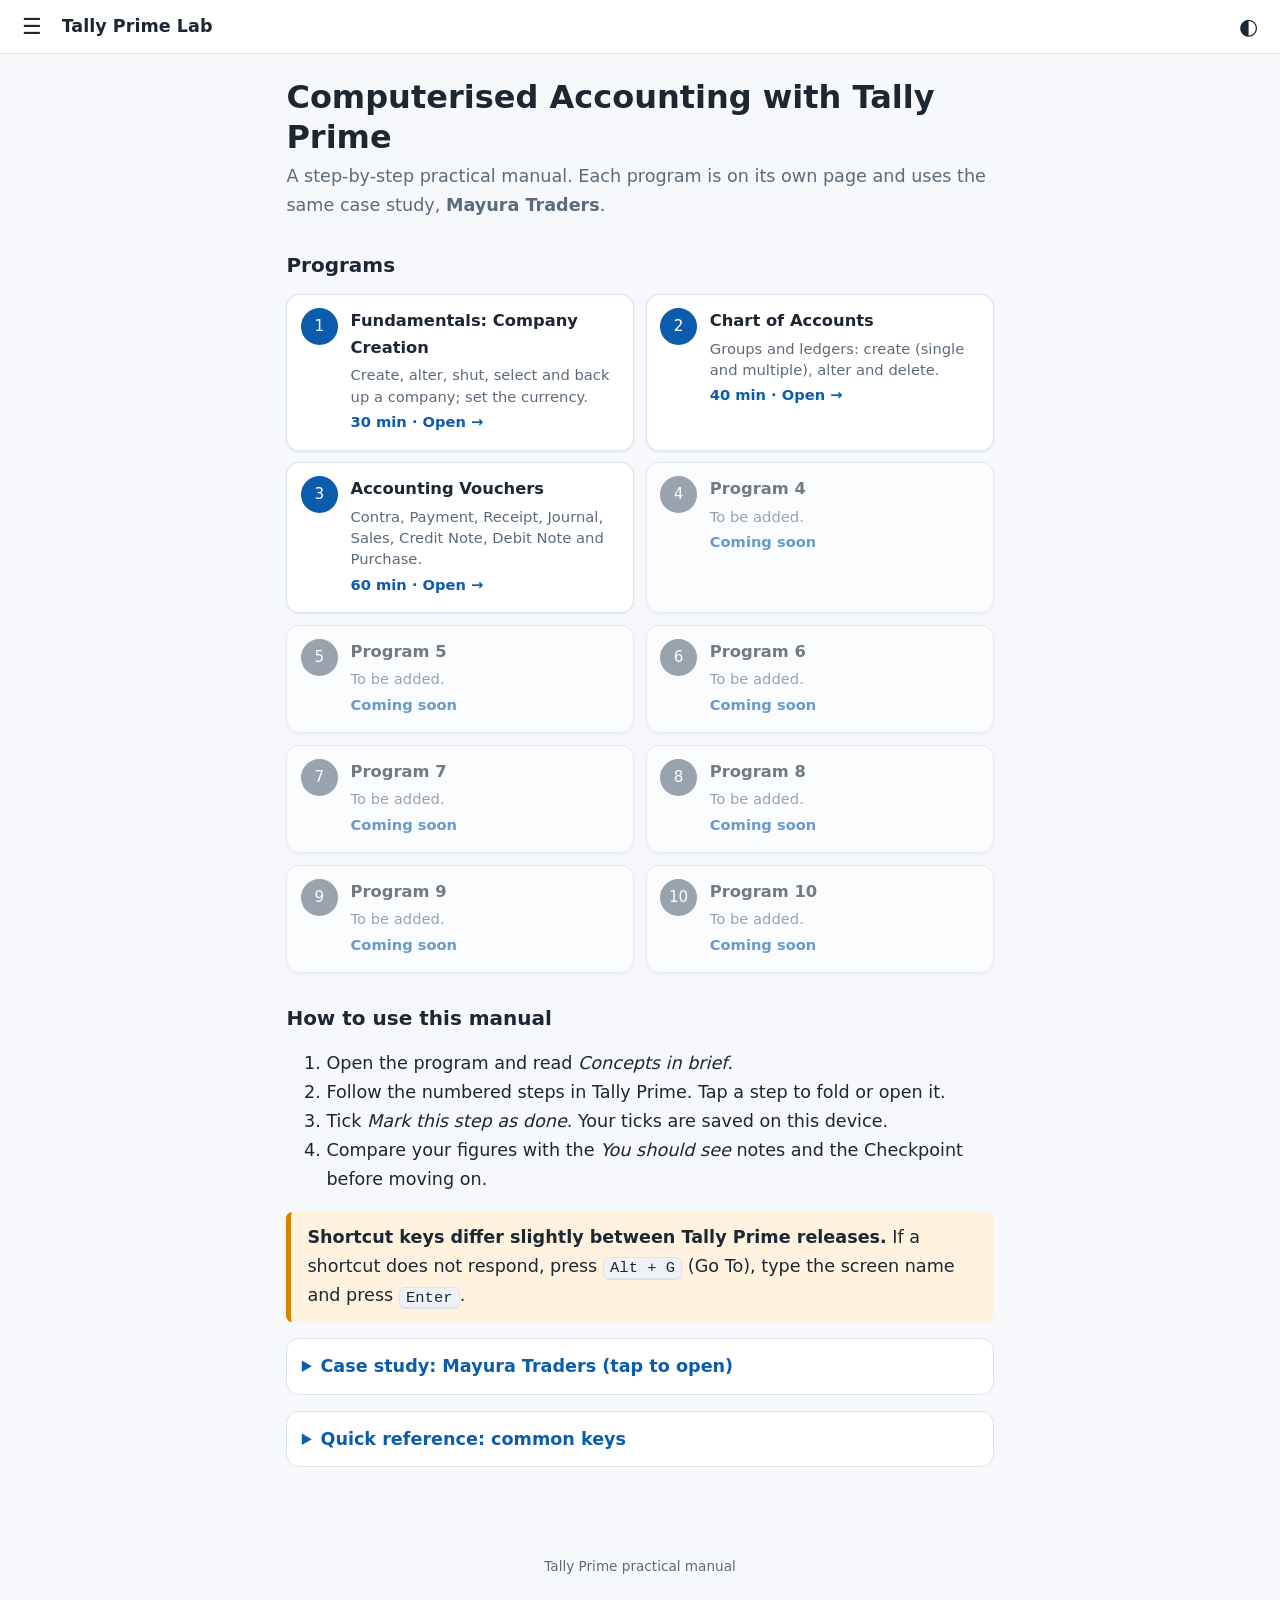
==== index.html @ ad6b3587 "Rename index (9).html to index.html" ====
<!doctype html>
<html lang="en">
<head>
<meta charset="utf-8">
<meta name="viewport" content="width=device-width, initial-scale=1, viewport-fit=cover">
<meta name="color-scheme" content="light dark">
<title>Tally Prime Practical Manual</title>
<meta name="description" content="Step-by-step Tally Prime practical programs with one continuous case study.">
<link rel="stylesheet" href="style.css">
<script src="programs.js"></script>
<script src="script.js" defer></script>
</head>
<body data-program="0">
<main>
<h1>Computerised Accounting with Tally Prime</h1>
<p class="lead">A step-by-step practical manual. Each program is on its own page and uses the same case study, <strong>Mayura Traders</strong>.</p>
<h2>Programs</h2>
<div class="cards" id="program-list"></div>
<noscript><ul><li><a href="program-1.html">Program 1: Fundamentals: Company Creation</a></li><li><a href="program-2.html">Program 2: Chart of Accounts</a></li><li><a href="program-3.html">Program 3: Accounting Vouchers</a></li></ul></noscript>
<h2>How to use this manual</h2>
<ol>
<li>Open the program and read <em>Concepts in brief</em>.</li>
<li>Follow the numbered steps in Tally Prime. Tap a step to fold or open it.</li>
<li>Tick <em>Mark this step as done</em>. Your ticks are saved on this device.</li>
<li>Compare your figures with the <em>You should see</em> notes and the Checkpoint before moving on.</li>
</ol>
<div class="warning"><strong>Shortcut keys differ slightly between Tally Prime releases.</strong> If a shortcut does not respond, press <code>Alt + G</code> (Go To), type the screen name and press <code>Enter</code>.</div>
<details class="case"><summary>Case study: Mayura Traders (tap to open)</summary><p><strong>Mayura Traders</strong>, Chennai, is a trading firm owned by Mr. Ramesh. Its financial year is <strong>01-04-2026 to 31-03-2027</strong>. Transactions for <strong>April 2026</strong>:</p>
<table>
<colgroup>
<col style="width: 33%" />
<col style="width: 33%" />
<col style="width: 33%" />
</colgroup>
<thead>
<tr class="header">
<th>No.</th>
<th>Date</th>
<th>Transaction</th>
</tr>
</thead>
<tbody>
<tr class="odd">
<td>1</td>
<td>01-Apr-2026</td>
<td>Mr. Ramesh started the business with capital of ₹5,00,000, deposited in HDFC Bank.</td>
</tr>
<tr class="even">
<td>2</td>
<td>02-Apr-2026</td>
<td>Withdrew ₹50,000 cash from the bank for office use.</td>
</tr>
<tr class="odd">
<td>3</td>
<td>03-Apr-2026</td>
<td>Paid shop rent ₹15,000 in cash.</td>
</tr>
<tr class="even">
<td>4</td>
<td>04-Apr-2026</td>
<td>Bought furniture for ₹60,000, paid by cheque.</td>
</tr>
<tr class="odd">
<td>5</td>
<td>05-Apr-2026</td>
<td>Purchased goods on credit from Kumar Suppliers ₹2,00,000.</td>
</tr>
<tr class="even">
<td>6</td>
<td>08-Apr-2026</td>
<td>Sold goods on credit to Anand Stores ₹2,50,000.</td>
</tr>
<tr class="odd">
<td>7</td>
<td>10-Apr-2026</td>
<td>Returned goods worth ₹10,000 to Kumar Suppliers.</td>
</tr>
<tr class="even">
<td>8</td>
<td>12-Apr-2026</td>
<td>Anand Stores returned goods worth ₹8,000.</td>
</tr>
<tr class="odd">
<td>9</td>
<td>15-Apr-2026</td>
<td>Received ₹1,00,000 from Anand Stores by cheque, deposited in the bank.</td>
</tr>
<tr class="even">
<td>10</td>
<td>18-Apr-2026</td>
<td>Paid Kumar Suppliers ₹1,20,000 through the bank.</td>
</tr>
<tr class="odd">
<td>11</td>
<td>22-Apr-2026</td>
<td>Cash sales ₹50,000.</td>
</tr>
<tr class="even">
<td>12</td>
<td>25-Apr-2026</td>
<td>Paid salary ₹25,000 in cash.</td>
</tr>
<tr class="odd">
<td>13</td>
<td>27-Apr-2026</td>
<td>Mr. Ramesh withdrew ₹10,000 from the bank for personal use.</td>
</tr>
<tr class="even">
<td>14</td>
<td>28-Apr-2026</td>
<td>Electricity charges of ₹3,500 for April are outstanding.</td>
</tr>
<tr class="odd">
<td>15</td>
<td>30-Apr-2026</td>
<td>Provide depreciation on furniture at 10% p.a.</td>
</tr>
</tbody>
</table>
</details>
<details class="case"><summary>Quick reference: common keys</summary><table>
<thead>
<tr class="header">
<th>Key</th>
<th>Action</th>
</tr>
</thead>
<tbody>
<tr class="odd">
<td><code>Enter</code></td>
<td>Accept a field / move on</td>
</tr>
<tr class="even">
<td><code>Ctrl + A</code></td>
<td>Accept (save) a screen or voucher</td>
</tr>
<tr class="odd">
<td><code>Esc</code></td>
<td>Go back / cancel</td>
</tr>
<tr class="even">
<td><code>Alt + G</code></td>
<td>Go To any screen</td>
</tr>
<tr class="odd">
<td><code>F2</code></td>
<td>Change period or date</td>
</tr>
<tr class="even">
<td><code>Alt + D</code></td>
<td>Delete (inside Alter screen)</td>
</tr>
<tr class="odd">
<td><code>F4</code> <code>F5</code> <code>F6</code> <code>F7</code></td>
<td>Contra, Payment, Receipt, Journal</td>
</tr>
<tr class="even">
<td><code>F8</code> <code>F9</code></td>
<td>Sales, Purchase</td>
</tr>
<tr class="odd">
<td><code>Ctrl + F8</code> <code>Ctrl + F9</code></td>
<td>Credit Note, Debit Note</td>
</tr>
<tr class="even">
<td><code>F1</code> / <code>Alt + F1</code></td>
<td>Select / Shut company</td>
</tr>
<tr class="odd">
<td><code>Alt + K</code> / <code>Alt + Y</code></td>
<td>Company menu / Data menu</td>
</tr>
</tbody>
</table>
</details>
</main>
<footer>Tally Prime practical manual</footer>
</body>
</html>
---- style.css ----
:root{
  --bg:#f6f8fb;--card:#fff;--ink:#1c2733;--muted:#5b6b7b;--line:#dbe3ec;
  --accent:#0b5cad;--accent-ink:#fff;--soft:#e8f1fb;
  --ok:#e5f4ea;--ok-line:#2e7d32;--warn:#fff3df;--warn-line:#d98200;--tip:#eaf2fc;
  --key:#eef2f7;--shadow:0 1px 3px rgba(20,40,70,.08);
  --top:3.4rem;
}
:root[data-theme="dark"]{
  --bg:#12161b;--card:#1a2027;--ink:#e6eaee;--muted:#9aa7b4;--line:#2c353f;
  --accent:#7ab6ff;--accent-ink:#0b1622;--soft:#192634;
  --ok:#17291e;--ok-line:#5bbd78;--warn:#2f2616;--warn-line:#f0a63a;--tip:#18242f;
  --key:#242c35;--shadow:none;
}
*{box-sizing:border-box}
html{scroll-behavior:smooth;scroll-padding-top:calc(var(--top) + .8rem);-webkit-text-size-adjust:100%}
body{margin:0;background:var(--bg);color:var(--ink);font:1.0625rem/1.65 system-ui,-apple-system,"Segoe UI",Roboto,Arial,sans-serif;
  padding-bottom:env(safe-area-inset-bottom)}
a{color:var(--accent)}
img,svg{max-width:100%}

/* top bar */
.topbar{position:sticky;top:0;z-index:30;height:var(--top);display:flex;align-items:center;gap:.5rem;
  padding:0 .6rem;padding-top:env(safe-area-inset-top);background:var(--card);border-bottom:1px solid var(--line)}
.topbar .brand{flex:1;font-weight:700;color:var(--ink);text-decoration:none;white-space:nowrap;overflow:hidden;text-overflow:ellipsis}
.iconbtn{width:2.75rem;height:2.75rem;border:0;border-radius:.6rem;background:transparent;color:var(--ink);font-size:1.4rem;cursor:pointer}
.iconbtn:hover,.iconbtn:focus-visible{background:var(--soft)}
#pct{font-size:.85rem;color:var(--muted);min-width:2.6rem;text-align:right}
.bar{position:absolute;left:0;right:0;bottom:-1px;height:3px;background:transparent}
#barFill{height:100%;width:0;background:var(--accent);transition:width .25s}

/* drawer */
#overlay{position:fixed;inset:0;background:rgba(0,0,0,.45);opacity:0;pointer-events:none;transition:opacity .2s;z-index:40}
#drawer{position:fixed;top:0;bottom:0;left:0;width:min(21rem,86vw);background:var(--card);z-index:50;transform:translateX(-102%);
  transition:transform .22s;overflow-y:auto;padding:1rem 1rem 2rem;border-right:1px solid var(--line)}
body.menu-open #drawer{transform:none}
body.menu-open #overlay{opacity:1;pointer-events:auto}
body.menu-open{overflow:hidden}
#drawer h2{font-size:.8rem;letter-spacing:.06em;text-transform:uppercase;color:var(--muted);margin:1.2rem 0 .4rem}
#drawer ul{list-style:none;margin:0;padding:0}
#drawer a{display:block;padding:.55rem .6rem;border-radius:.5rem;text-decoration:none;color:var(--ink);font-size:.98rem}
#drawer a:hover,#drawer a.current{background:var(--soft);color:var(--accent)}
#drawer .soon{display:block;padding:.45rem .6rem;color:var(--muted);font-size:.95rem;opacity:.7}

/* layout */
main{max-width:46rem;margin:0 auto;padding:1rem .9rem 3rem}
h1{font-size:1.65rem;line-height:1.25;margin:.4rem 0 .3rem}
h2{font-size:1.25rem;margin:2rem 0 .6rem;line-height:1.3}
h3{font-size:1.05rem;margin:1.2rem 0 .4rem}
.lead{color:var(--muted);margin:.2rem 0 1rem}
.meta{display:flex;flex-wrap:wrap;gap:.4rem;margin:.6rem 0 1.2rem}
.chip{background:var(--soft);color:var(--accent);border-radius:99px;padding:.15rem .7rem;font-size:.85rem;font-weight:600}

/* tables */
table{border-collapse:collapse;width:100%;font-size:.93rem;margin:.8rem 0;display:block;overflow-x:auto;-webkit-overflow-scrolling:touch}
th,td{border:1px solid var(--line);padding:.45rem .65rem;text-align:left;vertical-align:top}
th{background:var(--soft);white-space:nowrap}
td.r,th.r{text-align:right}

/* keys */
code{font-family:ui-monospace,Menlo,Consolas,monospace;font-size:.88em;background:var(--key);border:1px solid var(--line);
  border-bottom-width:2px;border-radius:.35rem;padding:.05em .4em;white-space:nowrap}

/* callouts */
.note,.warning,.tip,.checkpoint,.objectives{border-left:5px solid var(--accent);background:var(--tip);padding:.7rem 1rem;margin:1rem 0;border-radius:.4rem}
.warning{border-color:var(--warn-line);background:var(--warn)}
.checkpoint{border-color:var(--ok-line);background:var(--ok)}
.objectives{background:var(--card);border:1px solid var(--line);border-left:5px solid var(--accent)}
.note>:first-child,.warning>:first-child,.tip>:first-child,.checkpoint>:first-child,.objectives>:first-child{margin-top:0}
.note>:last-child,.warning>:last-child,.tip>:last-child,.checkpoint>:last-child,.objectives>:last-child{margin-bottom:0}

/* steps */
.step{background:var(--card);border:1px solid var(--line);border-radius:.8rem;margin:.9rem 0;box-shadow:var(--shadow)}
.step>details>summary{list-style:none;cursor:pointer;display:flex;gap:.7rem;align-items:center;padding:.8rem .9rem;font-weight:700;line-height:1.3}
.step>details>summary::-webkit-details-marker{display:none}
.step>details>summary::after{content:"▾";margin-left:auto;color:var(--muted);transition:transform .2s}
.step>details:not([open])>summary::after{transform:rotate(-90deg)}
.num{flex:none;display:grid;place-items:center;width:2rem;height:2rem;border-radius:50%;background:var(--accent);color:var(--accent-ink);font-size:.95rem}
.step.done .num{background:var(--ok-line);color:#fff}
.step.done .num::before{content:"✓"}
.step.done .num span{display:none}
.stepbody{padding:0 .9rem .8rem}
.stepbody ol,.stepbody ul{padding-left:1.3rem}
.stepbody li{margin:.25rem 0}
.see{background:var(--ok);border-left:4px solid var(--ok-line);padding:.45rem .8rem;border-radius:.3rem;margin:.7rem 0}
.done-row{display:flex;align-items:center;gap:.6rem;margin-top:.8rem;padding-top:.7rem;border-top:1px dashed var(--line);font-size:.95rem;color:var(--muted)}
input[type=checkbox]{width:1.25rem;height:1.25rem;accent-color:var(--accent);flex:none}
.checklist{list-style:none;padding:0!important}
.checklist li{display:flex;gap:.6rem;align-items:flex-start}

/* case study */
details.case{background:var(--card);border:1px solid var(--line);border-radius:.8rem;margin:1rem 0;padding:0 .9rem}
details.case>summary{cursor:pointer;font-weight:700;padding:.8rem 0;color:var(--accent)}

/* cards on home */
.cards{display:grid;gap:.7rem;grid-template-columns:1fr;margin:1rem 0}
.card{display:flex;gap:.8rem;align-items:flex-start;background:var(--card);border:1px solid var(--line);border-radius:.8rem;padding:.85rem;
  text-decoration:none;color:var(--ink);box-shadow:var(--shadow)}
a.card:hover{border-color:var(--accent)}
.card.soon{opacity:.6}
.card .num{width:2.3rem;height:2.3rem}
.card.soon .num{background:var(--muted)}
.card h3{margin:0 0 .15rem;font-size:1.02rem}
.card p{margin:0;color:var(--muted);font-size:.92rem;line-height:1.45}
.card small{color:var(--accent);font-weight:600}

/* pager */
.pager{display:flex;gap:.7rem;margin:2.2rem 0 0}
.pager a{flex:1;text-align:center;padding:.8rem .6rem;border:1px solid var(--line);border-radius:.7rem;background:var(--card);text-decoration:none;font-weight:600;font-size:.95rem}
.pager a:hover{border-color:var(--accent)}
.pager .spacer{flex:1}
footer{text-align:center;color:var(--muted);font-size:.85rem;padding:1.5rem 1rem 2rem}
#top{position:fixed;right:.9rem;bottom:calc(.9rem + env(safe-area-inset-bottom));width:2.8rem;height:2.8rem;border-radius:50%;border:1px solid var(--line);
  background:var(--card);color:var(--accent);font-size:1.2rem;cursor:pointer;display:none;box-shadow:0 2px 6px rgba(0,0,0,.2)}
#top.show{display:block}

@media(min-width:44rem){
  body{font-size:1.1rem}
  .cards{grid-template-columns:1fr 1fr}
  h1{font-size:2rem}
}
@media print{
  .topbar,#drawer,#overlay,#top,.pager,.done-row{display:none!important}
  body{background:#fff;color:#000}
  main{max-width:none}
  .step,details.case{box-shadow:none;break-inside:avoid}
}
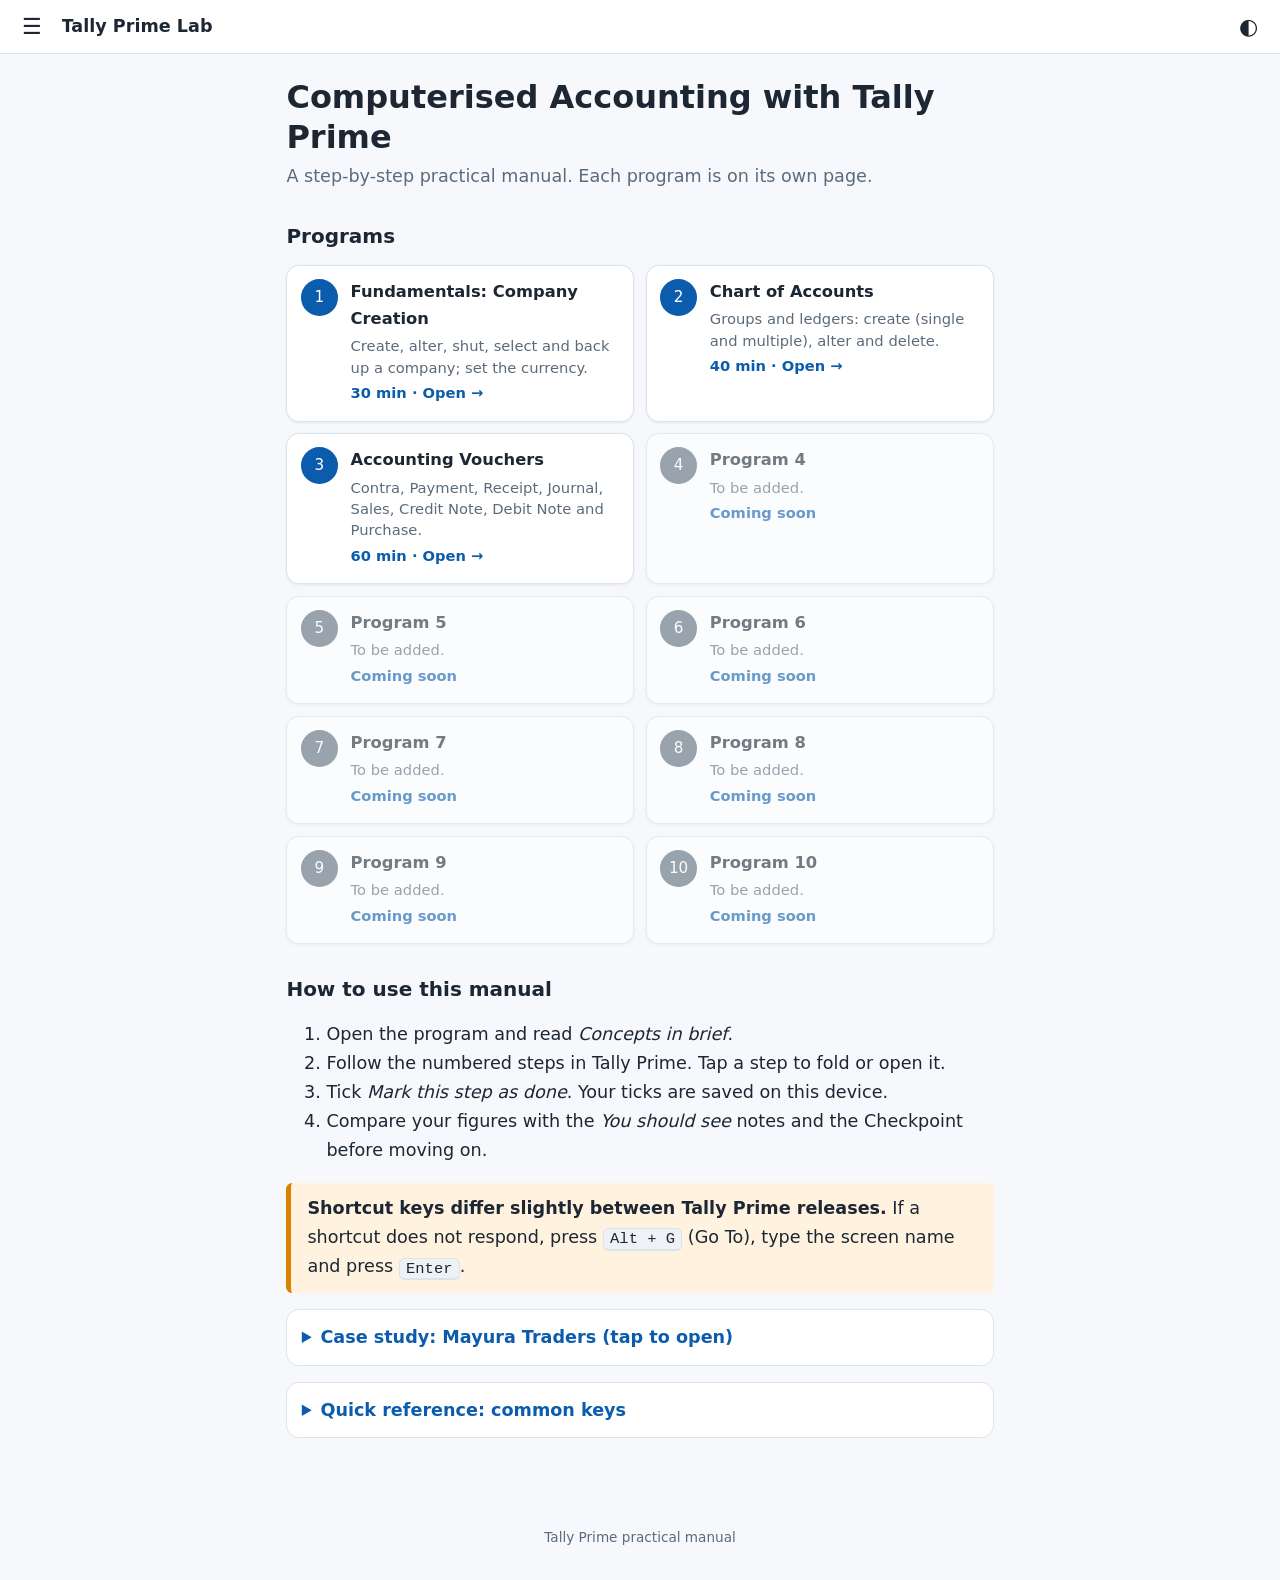
==== commit 0f58b085: "Update lead paragraph in index.html Removed reference to 'Mayura Traders' in the lead paragraph." ====
--- a/index.html
+++ b/index.html
@@ -13,7 +13,7 @@
 <body data-program="0">
 <main>
 <h1>Computerised Accounting with Tally Prime</h1>
-<p class="lead">A step-by-step practical manual. Each program is on its own page and uses the same case study, <strong>Mayura Traders</strong>.</p>
+<p class="lead">A step-by-step practical manual. Each program is on its own page.</p>
 <h2>Programs</h2>
 <div class="cards" id="program-list"></div>
 <noscript><ul><li><a href="program-1.html">Program 1: Fundamentals: Company Creation</a></li><li><a href="program-2.html">Program 2: Chart of Accounts</a></li><li><a href="program-3.html">Program 3: Accounting Vouchers</a></li></ul></noscript>
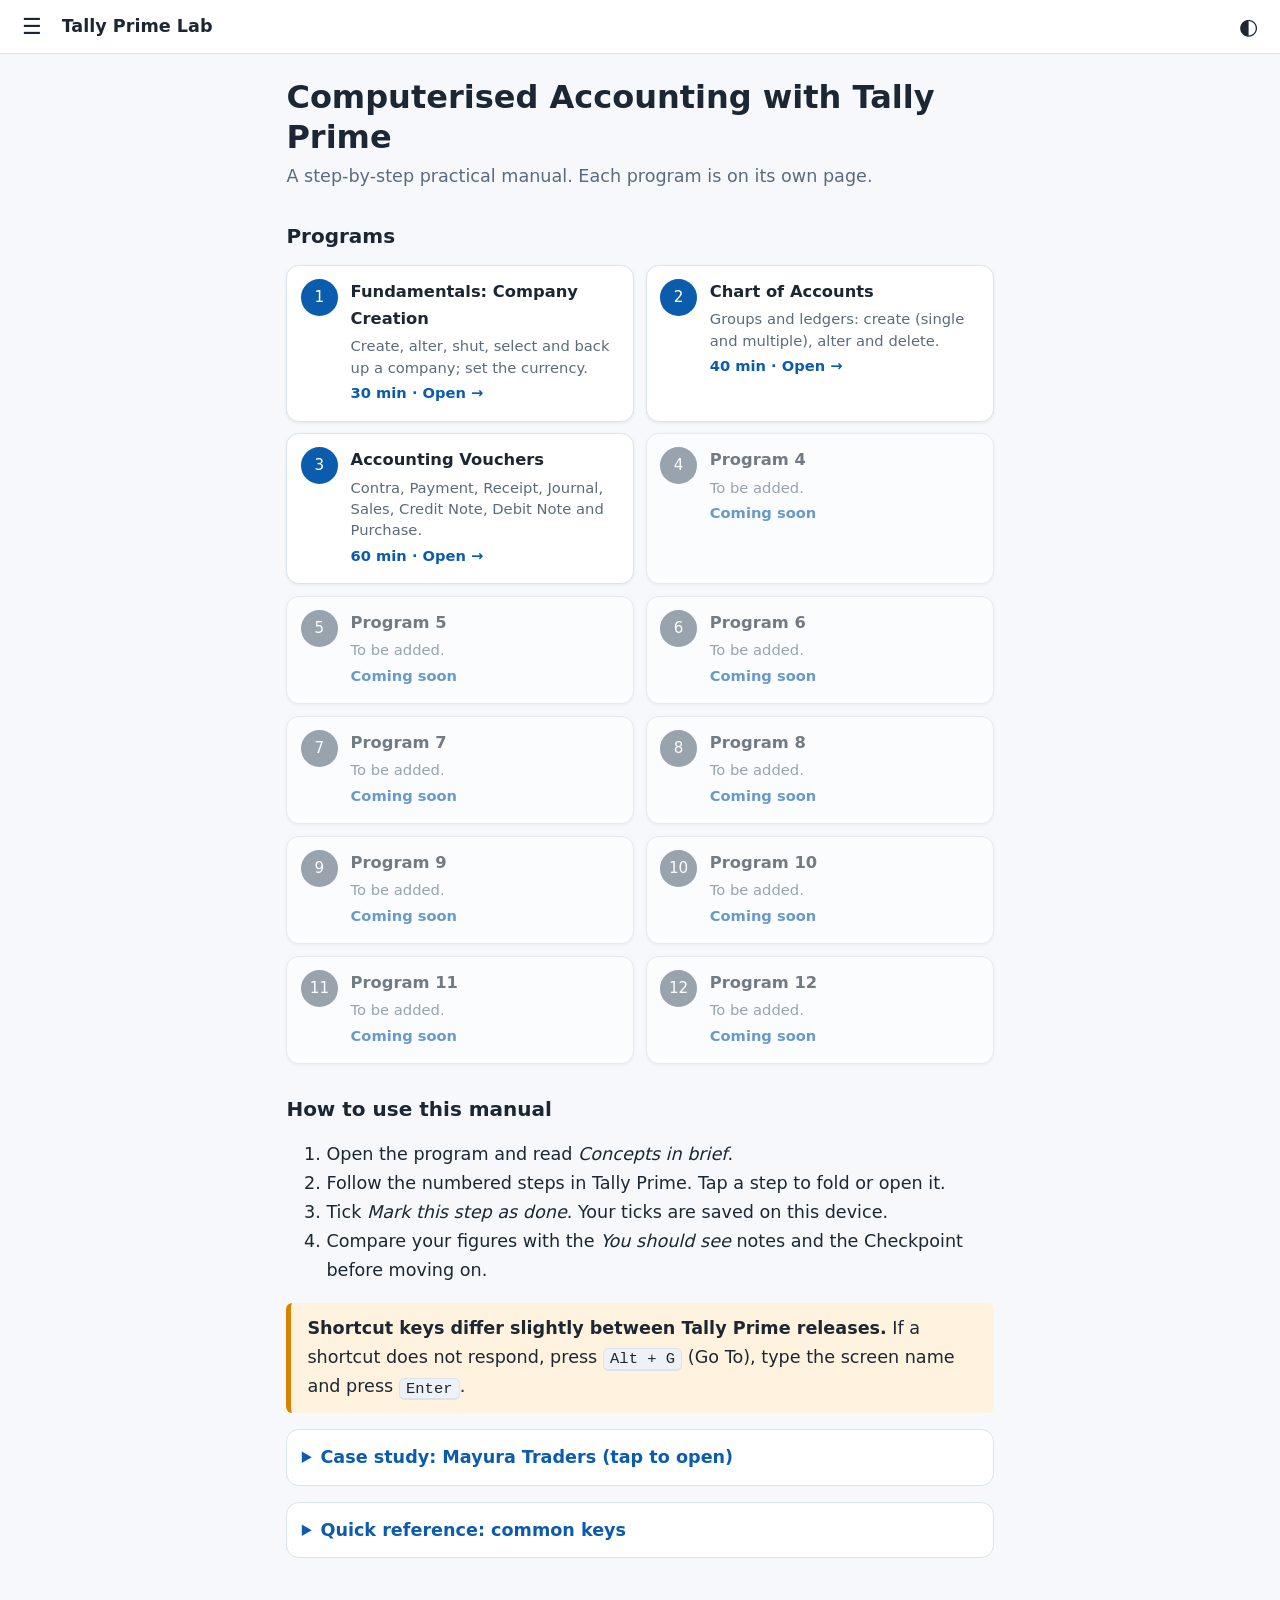
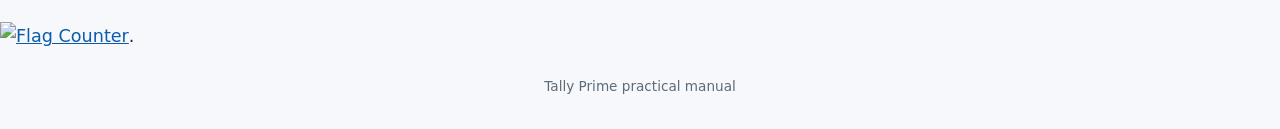
==== commit a6b0cf8e: "Add Flag Counter link to index.html Added a Flag Counter image link to the footer." ====
--- a/index.html
+++ b/index.html
@@ -174,6 +174,7 @@
 </table>
 </details>
 </main>
+  <a href="https://info.flagcounter.com/u9oN"><img src="https://s05.flagcounter.com/count2/u9oN/bg_FFFFFF/txt_000000/border_CCCCCC/columns_2/maxflags_10/viewers_0/labels_1/pageviews_1/flags_0/percent_0/" alt="Flag Counter" border="0"></a>.
 <footer>Tally Prime practical manual</footer>
 </body>
 </html>
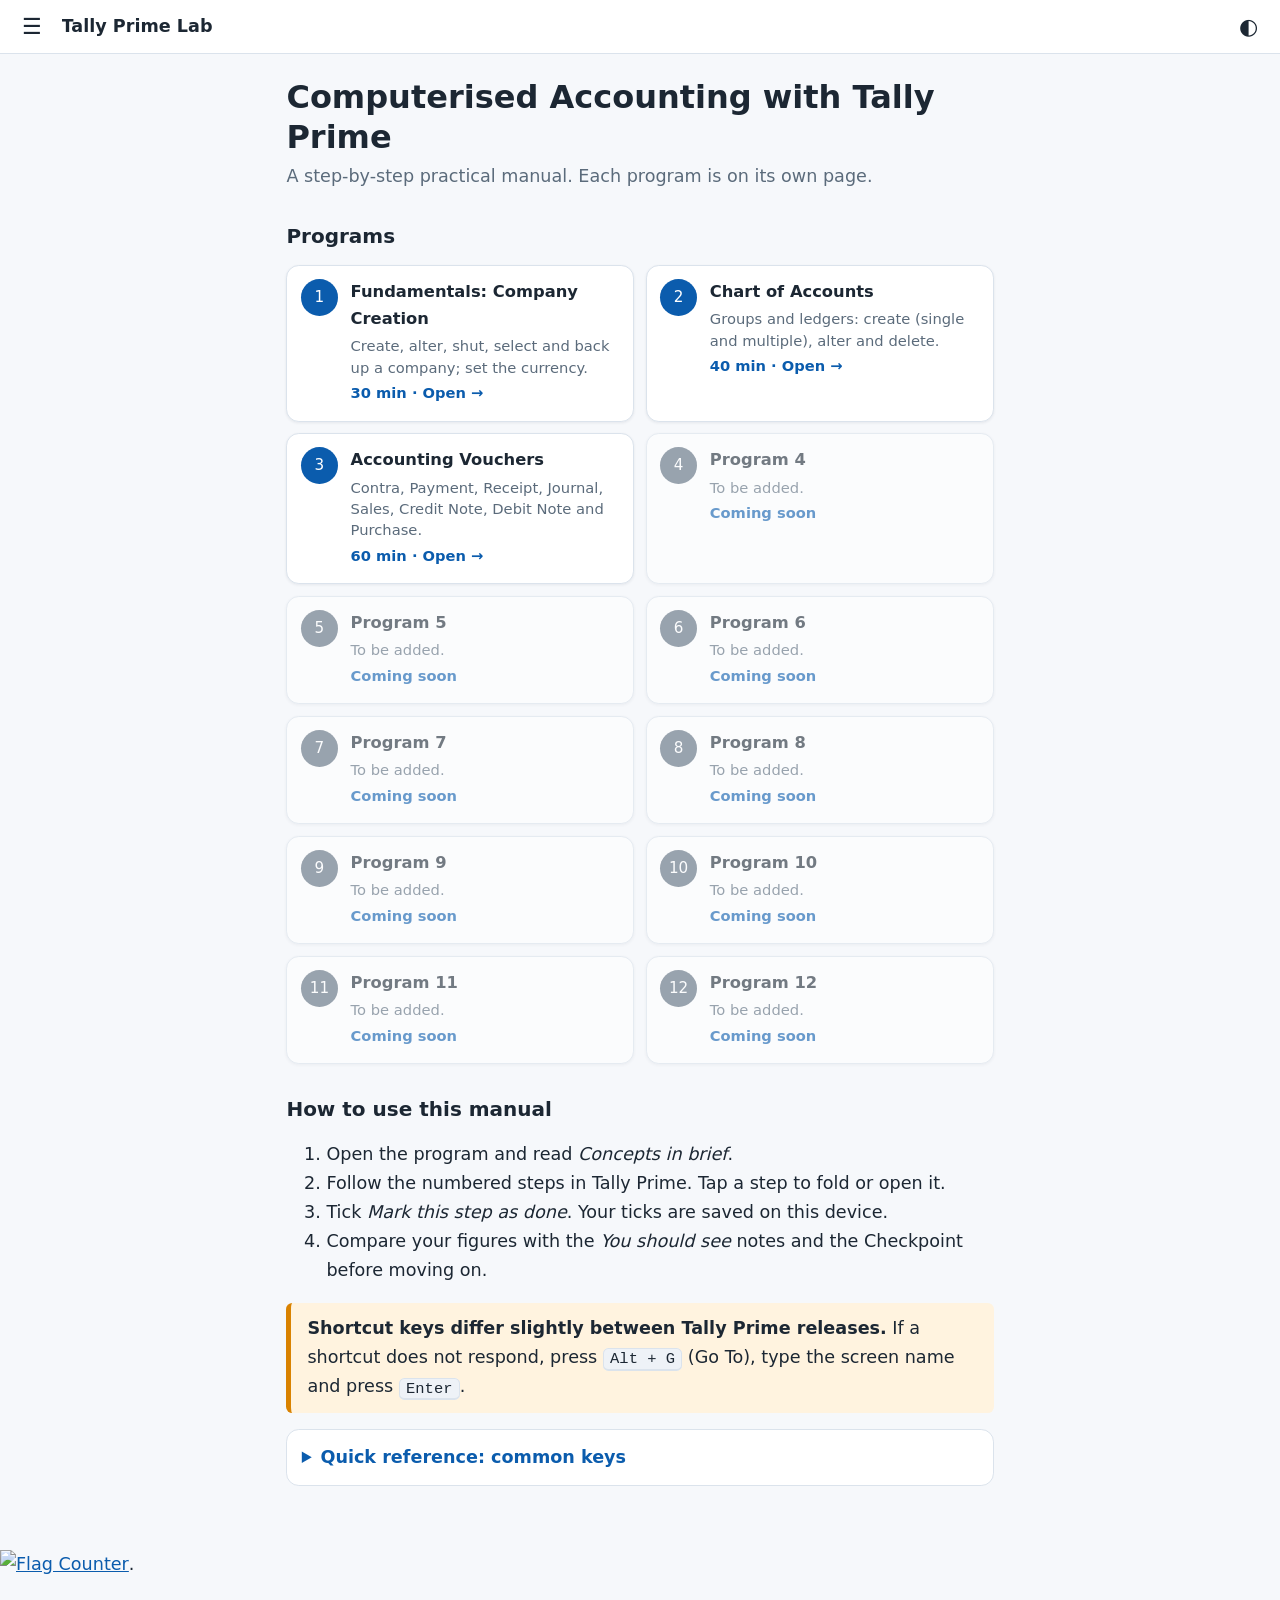
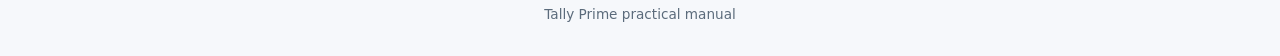
==== commit 100b8736: "Remove case study details for Mayura Traders" ====
--- a/index.html
+++ b/index.html
@@ -25,98 +25,6 @@
 <li>Compare your figures with the <em>You should see</em> notes and the Checkpoint before moving on.</li>
 </ol>
 <div class="warning"><strong>Shortcut keys differ slightly between Tally Prime releases.</strong> If a shortcut does not respond, press <code>Alt + G</code> (Go To), type the screen name and press <code>Enter</code>.</div>
-<details class="case"><summary>Case study: Mayura Traders (tap to open)</summary><p><strong>Mayura Traders</strong>, Chennai, is a trading firm owned by Mr. Ramesh. Its financial year is <strong>01-04-2026 to 31-03-2027</strong>. Transactions for <strong>April 2026</strong>:</p>
-<table>
-<colgroup>
-<col style="width: 33%" />
-<col style="width: 33%" />
-<col style="width: 33%" />
-</colgroup>
-<thead>
-<tr class="header">
-<th>No.</th>
-<th>Date</th>
-<th>Transaction</th>
-</tr>
-</thead>
-<tbody>
-<tr class="odd">
-<td>1</td>
-<td>01-Apr-2026</td>
-<td>Mr. Ramesh started the business with capital of ₹5,00,000, deposited in HDFC Bank.</td>
-</tr>
-<tr class="even">
-<td>2</td>
-<td>02-Apr-2026</td>
-<td>Withdrew ₹50,000 cash from the bank for office use.</td>
-</tr>
-<tr class="odd">
-<td>3</td>
-<td>03-Apr-2026</td>
-<td>Paid shop rent ₹15,000 in cash.</td>
-</tr>
-<tr class="even">
-<td>4</td>
-<td>04-Apr-2026</td>
-<td>Bought furniture for ₹60,000, paid by cheque.</td>
-</tr>
-<tr class="odd">
-<td>5</td>
-<td>05-Apr-2026</td>
-<td>Purchased goods on credit from Kumar Suppliers ₹2,00,000.</td>
-</tr>
-<tr class="even">
-<td>6</td>
-<td>08-Apr-2026</td>
-<td>Sold goods on credit to Anand Stores ₹2,50,000.</td>
-</tr>
-<tr class="odd">
-<td>7</td>
-<td>10-Apr-2026</td>
-<td>Returned goods worth ₹10,000 to Kumar Suppliers.</td>
-</tr>
-<tr class="even">
-<td>8</td>
-<td>12-Apr-2026</td>
-<td>Anand Stores returned goods worth ₹8,000.</td>
-</tr>
-<tr class="odd">
-<td>9</td>
-<td>15-Apr-2026</td>
-<td>Received ₹1,00,000 from Anand Stores by cheque, deposited in the bank.</td>
-</tr>
-<tr class="even">
-<td>10</td>
-<td>18-Apr-2026</td>
-<td>Paid Kumar Suppliers ₹1,20,000 through the bank.</td>
-</tr>
-<tr class="odd">
-<td>11</td>
-<td>22-Apr-2026</td>
-<td>Cash sales ₹50,000.</td>
-</tr>
-<tr class="even">
-<td>12</td>
-<td>25-Apr-2026</td>
-<td>Paid salary ₹25,000 in cash.</td>
-</tr>
-<tr class="odd">
-<td>13</td>
-<td>27-Apr-2026</td>
-<td>Mr. Ramesh withdrew ₹10,000 from the bank for personal use.</td>
-</tr>
-<tr class="even">
-<td>14</td>
-<td>28-Apr-2026</td>
-<td>Electricity charges of ₹3,500 for April are outstanding.</td>
-</tr>
-<tr class="odd">
-<td>15</td>
-<td>30-Apr-2026</td>
-<td>Provide depreciation on furniture at 10% p.a.</td>
-</tr>
-</tbody>
-</table>
 </details>
 <details class="case"><summary>Quick reference: common keys</summary><table>
 <thead>
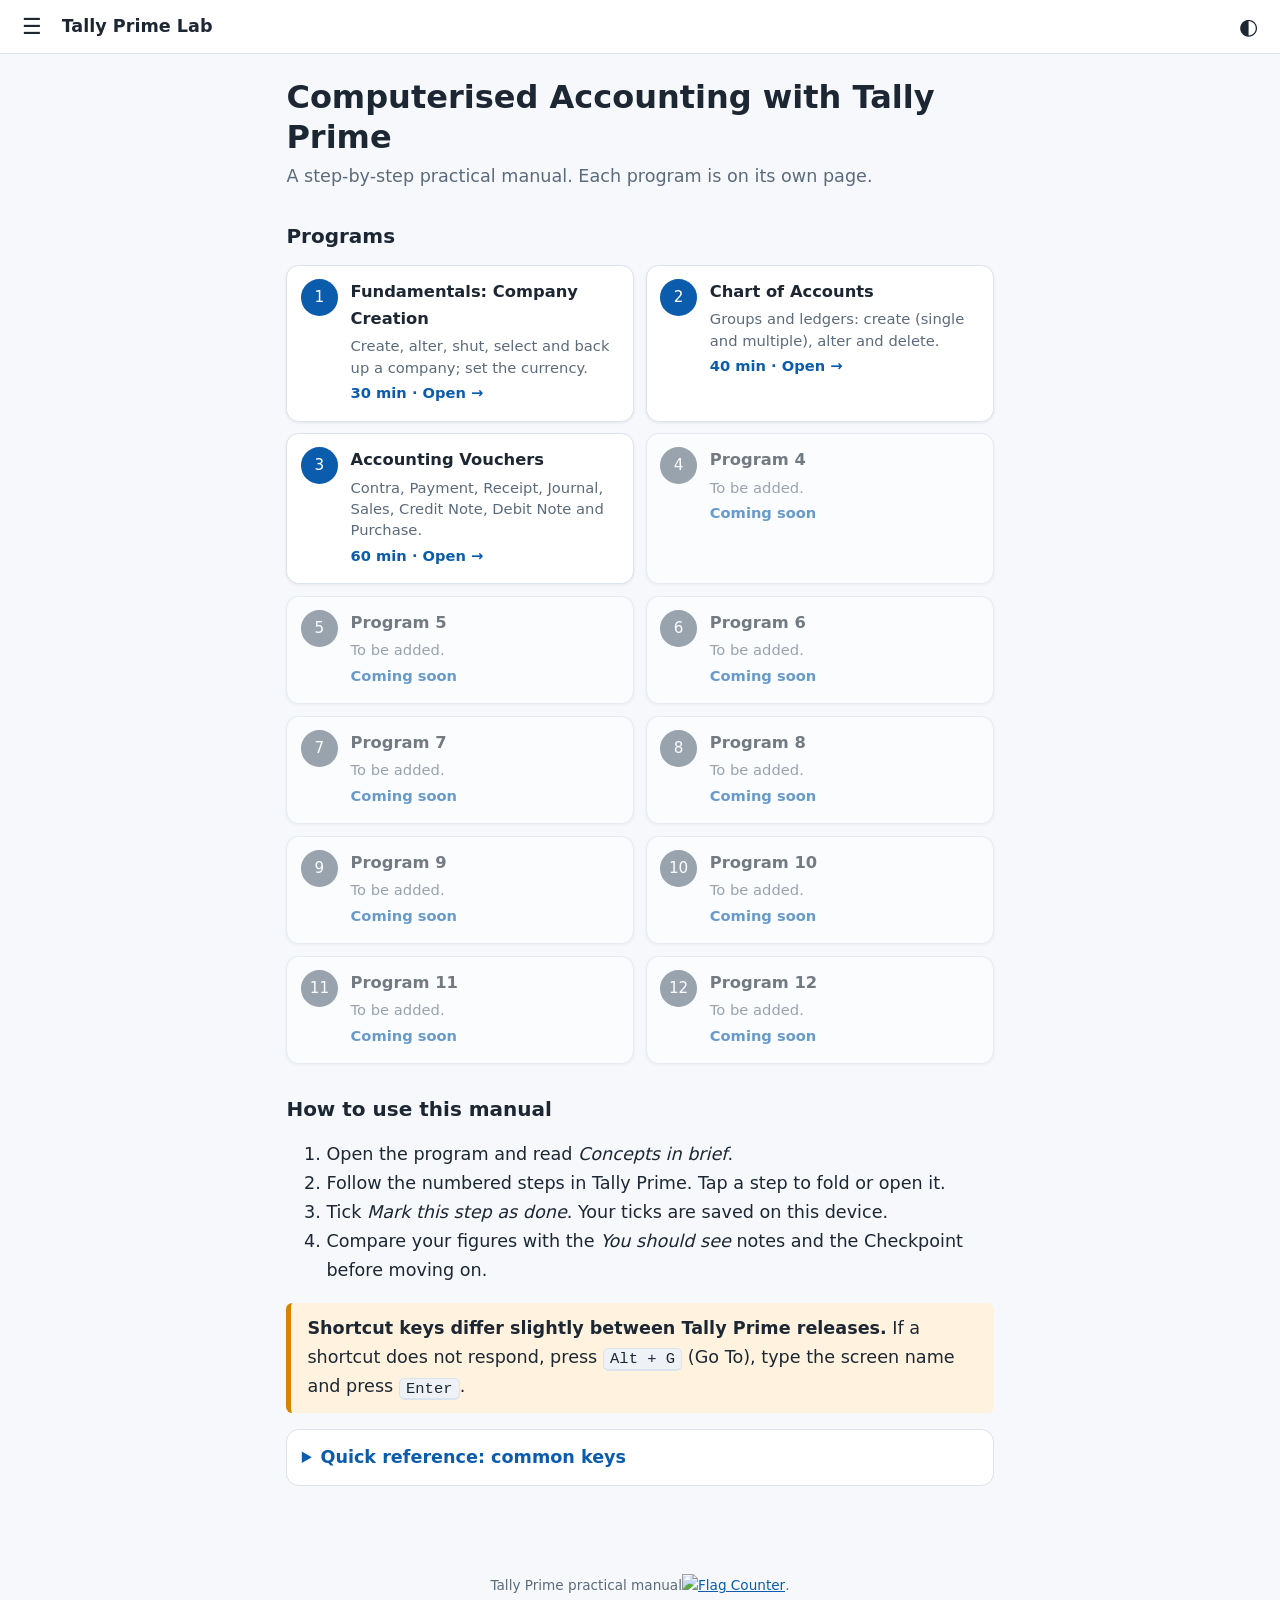
==== commit 42c447d9: "Update footer to include Flag Counter link" ====
--- a/index.html
+++ b/index.html
@@ -82,7 +82,7 @@
 </table>
 </details>
 </main>
-  <a href="https://info.flagcounter.com/u9oN"><img src="https://s05.flagcounter.com/count2/u9oN/bg_FFFFFF/txt_000000/border_CCCCCC/columns_2/maxflags_10/viewers_0/labels_1/pageviews_1/flags_0/percent_0/" alt="Flag Counter" border="0"></a>.
-<footer>Tally Prime practical manual</footer>
+<footer>Tally Prime practical manual<a href="https://info.flagcounter.com/u9oN"><img src="https://s05.flagcounter.com/count2/u9oN/bg_FFFFFF/txt_000000/border_CCCCCC/columns_2/maxflags_10/viewers_0/labels_1/pageviews_1/flags_0/percent_0/" alt="Flag Counter" border="0"></a>.
+</footer>
 </body>
 </html>
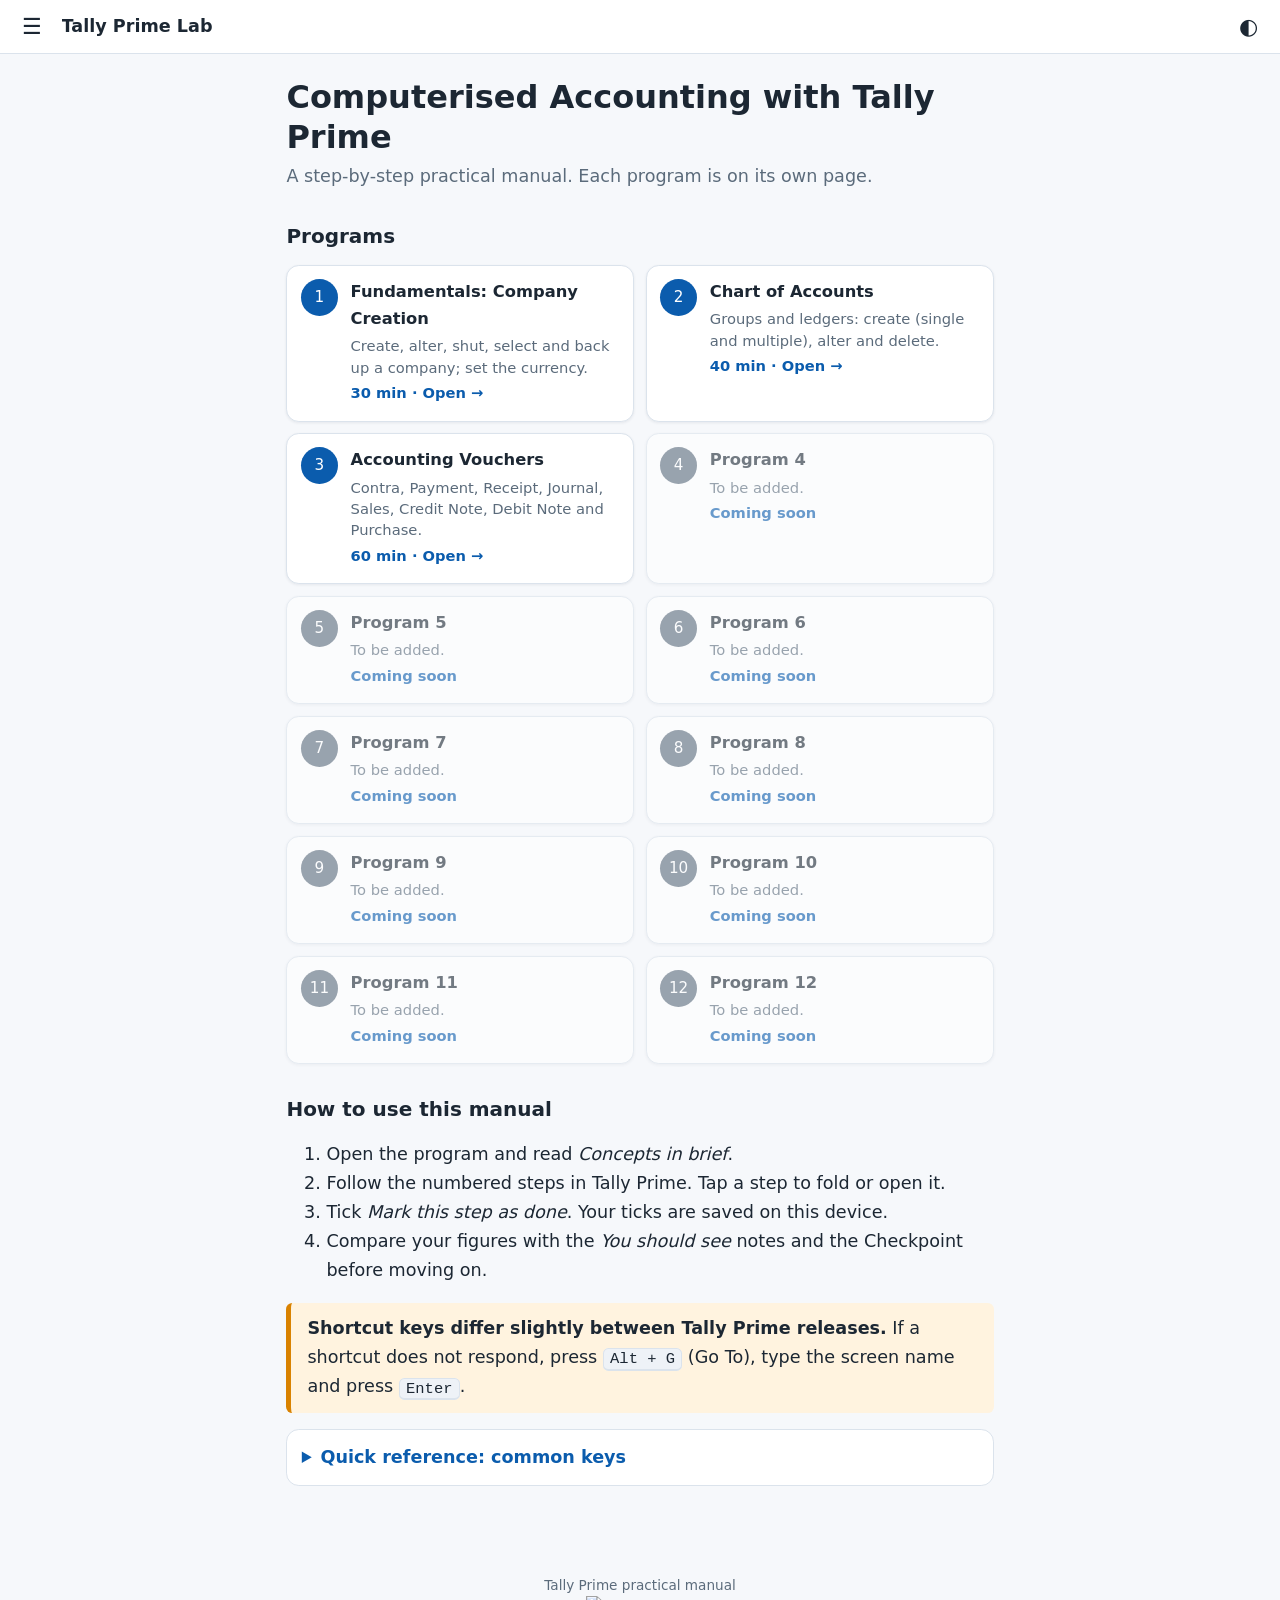
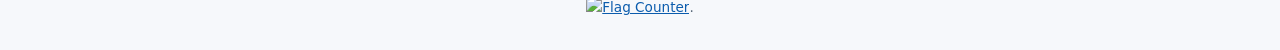
==== commit d63212b4: "Add line break in footer of index.html Added a line break in the footer section of index.html." ====
--- a/index.html
+++ b/index.html
@@ -82,7 +82,7 @@
 </table>
 </details>
 </main>
-<footer>Tally Prime practical manual<a href="https://info.flagcounter.com/u9oN"><img src="https://s05.flagcounter.com/count2/u9oN/bg_FFFFFF/txt_000000/border_CCCCCC/columns_2/maxflags_10/viewers_0/labels_1/pageviews_1/flags_0/percent_0/" alt="Flag Counter" border="0"></a>.
+<footer>Tally Prime practical manual<br><a href="https://info.flagcounter.com/u9oN"><img src="https://s05.flagcounter.com/count2/u9oN/bg_FFFFFF/txt_000000/border_CCCCCC/columns_2/maxflags_10/viewers_0/labels_1/pageviews_1/flags_0/percent_0/" alt="Flag Counter" border="0"></a>.
 </footer>
 </body>
 </html>
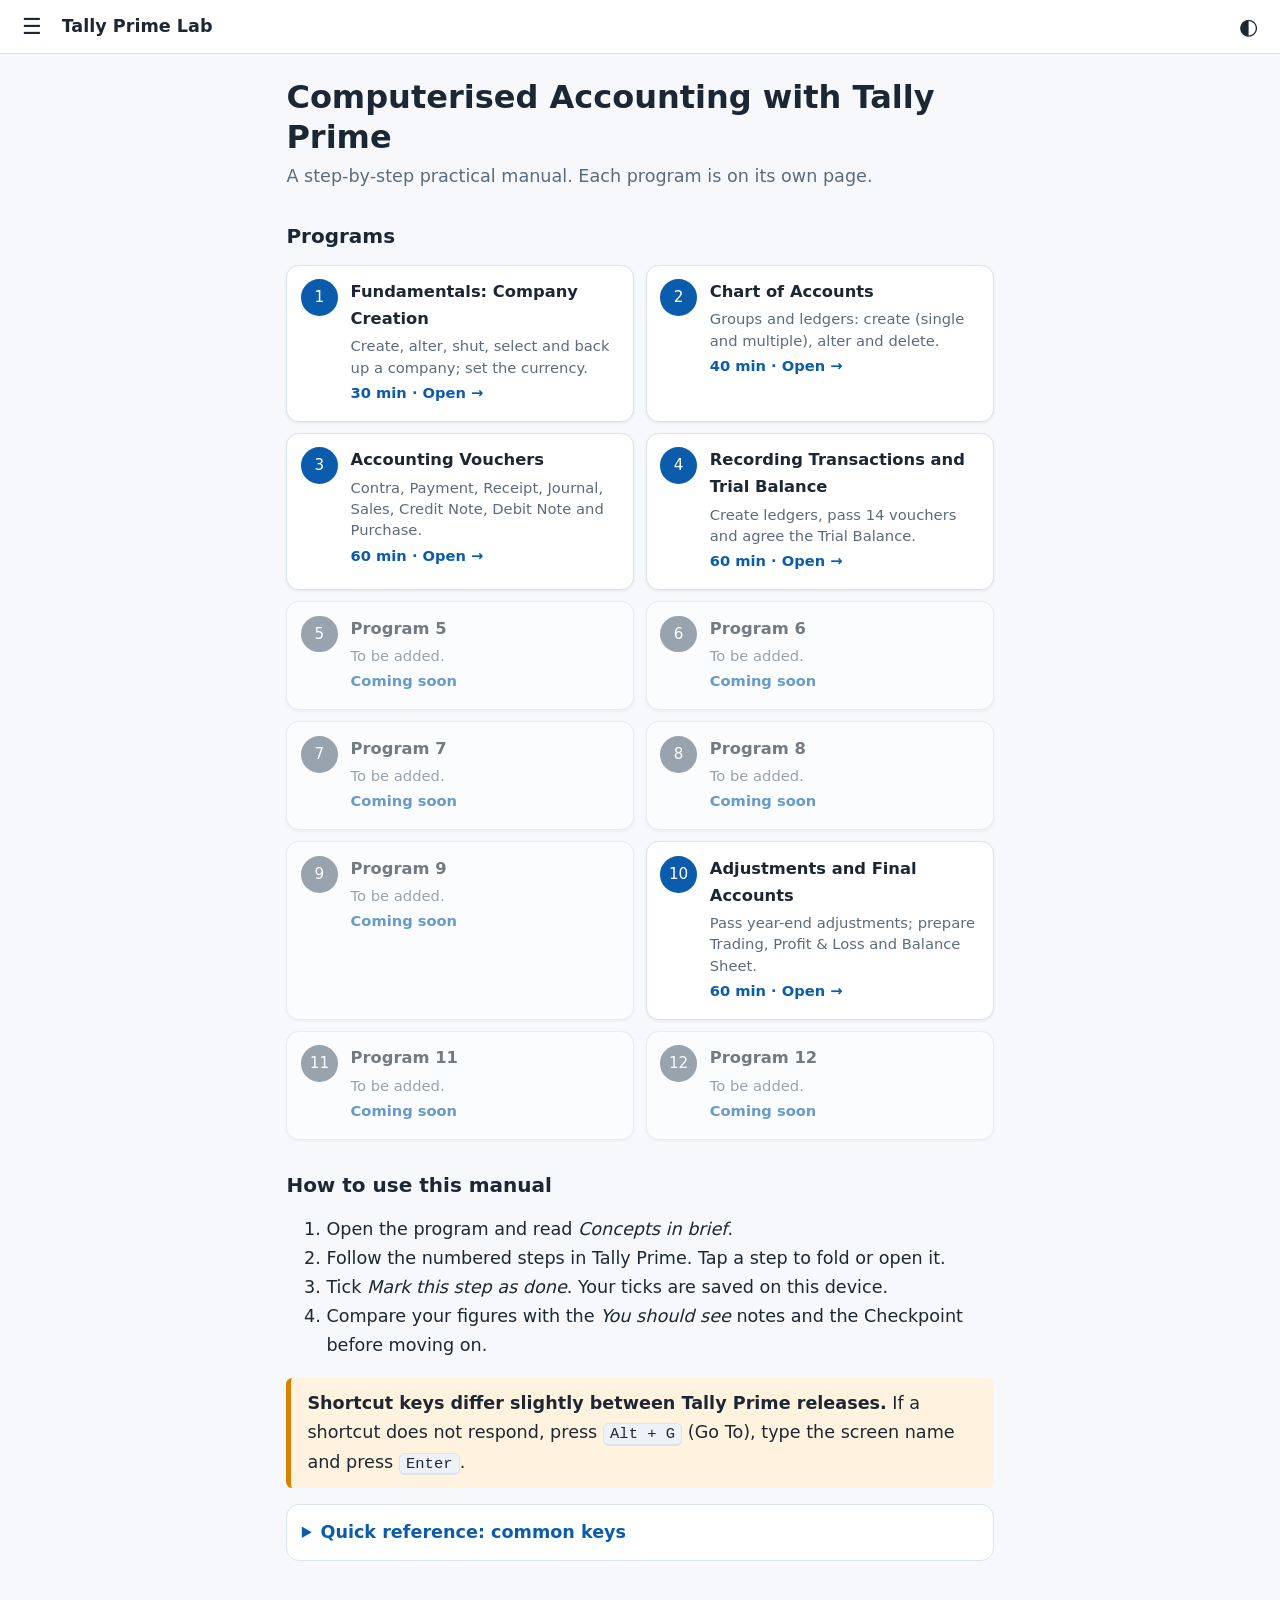
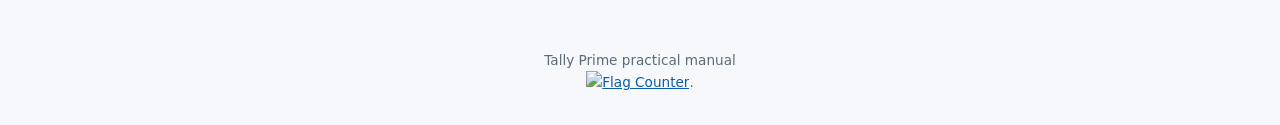
==== commit dd65929e: "Fix missing newline at end of index.html" ====
--- a/index.html
+++ b/index.html
@@ -16,7 +16,7 @@
 <p class="lead">A step-by-step practical manual. Each program is on its own page.</p>
 <h2>Programs</h2>
 <div class="cards" id="program-list"></div>
-<noscript><ul><li><a href="program-1.html">Program 1: Fundamentals: Company Creation</a></li><li><a href="program-2.html">Program 2: Chart of Accounts</a></li><li><a href="program-3.html">Program 3: Accounting Vouchers</a></li></ul></noscript>
+<noscript><ul><li><a href="program-1.html">Program 1: Fundamentals: Company Creation</a></li><li><a href="program-2.html">Program 2: Chart of Accounts</a></li><li><a href="program-3.html">Program 3: Accounting Vouchers</a></li><li><a href="program-4.html">Program 4: Recording Transactions and Trial Balance</a></li><li><a href="program-10.html">Program 10: Adjustments and Final Accounts</a></li></ul></noscript>
 <h2>How to use this manual</h2>
 <ol>
 <li>Open the program and read <em>Concepts in brief</em>.</li>
@@ -25,7 +25,6 @@
 <li>Compare your figures with the <em>You should see</em> notes and the Checkpoint before moving on.</li>
 </ol>
 <div class="warning"><strong>Shortcut keys differ slightly between Tally Prime releases.</strong> If a shortcut does not respond, press <code>Alt + G</code> (Go To), type the screen name and press <code>Enter</code>.</div>
-</details>
 <details class="case"><summary>Quick reference: common keys</summary><table>
 <thead>
 <tr class="header">
